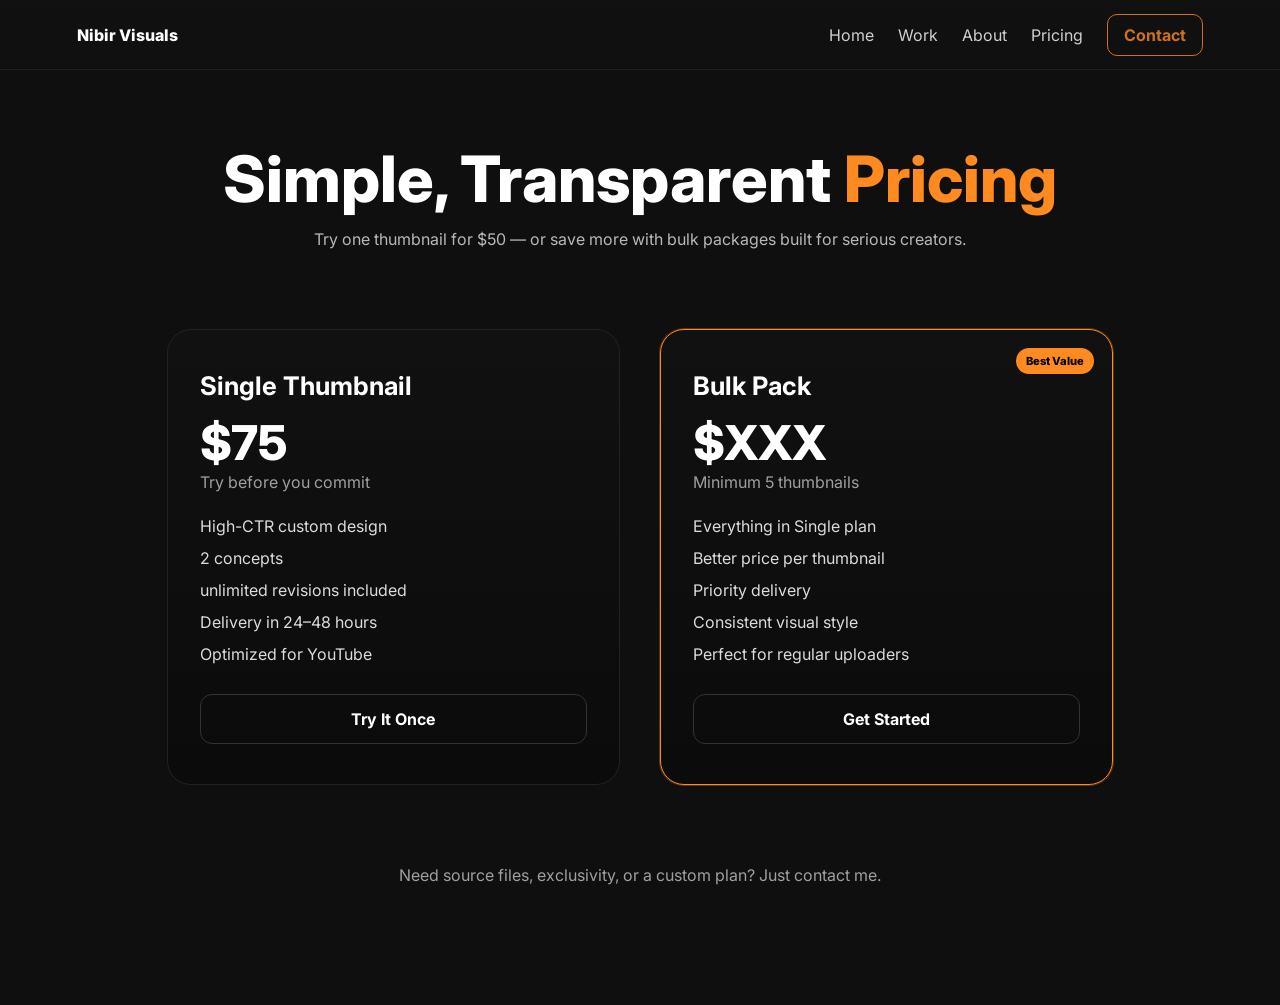
==== pricing.html @ ec6f8056 "first" ====
<!DOCTYPE html>
<html lang="en">
<head>
  <meta charset="UTF-8" />
  <meta name="viewport" content="width=device-width, initial-scale=1.0"/>
  <title>Nibir Phukon — Thumbnail Designer</title>

  <!-- Google Font -->
  <link href="https://fonts.googleapis.com/css2?family=Inter:wght@300;400;600;700;800&display=swap" rel="stylesheet">

  <!-- CSS -->
  <link rel="stylesheet" href="style.css">
</head>
    <body>

  <!-- NAV (same as other pages) -->
  <nav>
    <div class="logo">Nibir Visuals</div>
    <div class="links">
      <a href="index.html">Home</a>
      <a href="index.html#work">Work</a>
      <a href="about.html">About</a>
      <a class="active" href="pricing.html">Pricing</a>
      <a href="index.html#contact" class="btn">Contact</a>
    </div>
  </nav>

  <!-- PRICING PAGE -->
  <section class="pricing-page">

    <div class="pricing-header">
      <h1>Simple, Transparent <span class="accent">Pricing</span></h1>
      <p>Try one thumbnail for $50 — or save more with bulk packages built for serious creators.</p>
    </div>

    <div class="pricing-grid">

      <!-- SINGLE -->
      <div class="price-card">
        <h2>Single Thumbnail</h2>
        <p class="price">$75</p>
        <p class="price-sub">Try before you commit</p>

        <ul>
          <li>High-CTR custom design</li>
          <li>2 concepts</li>
          <li>unlimited revisions included</li>
          <li>Delivery in 24–48 hours</li>
          <li>Optimized for YouTube</li>
        </ul>

        <a href="index.html?plan=basic#contact" class="price-btn">Try It Once</a>

      </div>

      <!-- BULK -->
      <div class="price-card featured">

        <div class="badge">Best Value</div>

        <h2>Bulk Pack</h2>
        <p class="price">$XXX</p>
        <p class="price-sub">Minimum 5 thumbnails</p>

        <ul>
          <li>Everything in Single plan</li>
          <li>Better price per thumbnail</li>
          <li>Priority delivery</li>
          <li>Consistent visual style</li>
          <li>Perfect for regular uploaders</li>
        </ul>

        <a href="index.html?plan=bulk#contact" class="price-btn">Get Started</a>

      </div>

    </div>

    <!-- EXTRA INFO -->
    <div class="pricing-footer">
      <p>Need source files, exclusivity, or a custom plan? Just contact me.</p>
    </div>

  </section>


</body>
</html>
---- style.css ----
/* === GLOBAL === */
img {
  max-width: 100%;
  height: auto;
}


* {
  margin: 0;
  padding: 0;
  box-sizing: border-box;
  font-family: Inter, sans-serif;
}

body {
  background: #0f0f0f;
  color: #fff;
}

a { text-decoration: none; color: inherit; }

:root {
  --accent: #ff8a1f;
}

/* === NAVBAR === */
nav {
  position: fixed;
  top: 0;
  left: 0;
  right: 0;
  z-index: 50;
  height: 70px;
  display: flex;
  align-items: center;
  justify-content: space-between;
  padding: 0 6%;
  background: linear-gradient(#111, rgba(17,17,17,0.6));
  backdrop-filter: blur(6px);
  border-bottom: 1px solid #1f1f1f;
}

nav .logo { font-weight: 800; }

nav .links {
  display: flex;
  gap: 24px;
  align-items: center;
}

nav .links a { opacity: 0.8; }

nav .btn {
  padding: 10px 16px;
  border-radius: 10px;
  border: 1px solid var(--accent);
  color: var(--accent);
  font-weight: 700;
}

/* === HERO === */
header {
  position: relative;
  min-height: 120vh;
  padding-top: 70px;
  display: flex;
  align-items: center;
  justify-content: center;
  overflow: hidden;
  isolation: isolate;
}

/* === MOVING BACKGROUND === */
.bg-marquee {
  position: absolute;
  inset: 0;
  z-index: 0;
  opacity: 0.75;
  filter: brightness(1.25) contrast(1.1) saturate(1.1);
}


.bg-overlay {
  position: absolute;
  inset: 0;
  z-index: 1;
  background: radial-gradient(ellipse at center, rgba(0,0,0,0.35), rgba(0,0,0,0.85) 70%);
}

.marquee {
  position: absolute;
  left: 0;
  right: 0;
  display: flex;
  gap: 10px;
  white-space: nowrap;
}

.track1 { top: 80px;  animation: scroll 30s linear infinite; }
.track2 { top: 250px; animation: scroll-rev 40s linear infinite; }
.track3 { top: 425px; animation: scroll 50s linear infinite; }
.track4 { top: 600px; animation: scroll-rev 30s linear infinite; }

@keyframes scroll {
  from { transform: translateX(0); }
  to { transform: translateX(-50%); }
}

@keyframes scroll-rev {
  from { transform: translateX(-50%); }
  to { transform: translateX(0); }
}

.thumb {
  width: 280px;
  aspect-ratio: 16 / 9;   /* keeps youtube ratio */
  
  flex: 0 0 auto;
  border-radius: 16px;
  overflow: hidden;
  background: #222;
  box-shadow: 0 10px 30px rgba(0,0,0,.35);
}

.thumb img {
  width: 100%;
  height: 100%;
  object-fit: cover;
}

/* === HERO TEXT === */
.hero-content {
  position: relative;
  z-index: 2;
  text-align: center;
  max-width: 1100px;
  padding: 0 10%;
}

.hero-content h1 {
  font-size: clamp(2.4rem, 5vw, 4.2rem);
  font-weight: 900;
  text-shadow:
    0 2px 8px rgba(0,0,0,0.6),
    0 6px 30px rgba(0,0,0,0.6);
}


.accent { color: var(--accent); }

.hero-content p {
  color: rgba(255,255,255,0.92);
  text-shadow: 0 2px 10px rgba(0,0,0,0.7);
}



.cta {
  display: flex;
  justify-content: center;
  gap: 16px;
  margin-top: 20px;
}

.cta a {
  padding: 14px 24px;
  border-radius: 12px;
  font-weight: 800;
}

.primary {
  background: var(--accent);
  color: black;
}

.secondary {
  border: 1px solid #333;
  color: white;
}

/* === RESPONSIVE === */
@media (max-width: 768px) {
  .thumb {
    width: 220px;
    height: 130px;
  }
}
/* === TRUSTED SECTION === */

.trusted {
  position: relative;
  padding: 140px 0 120px;
  text-align: center;
  background:
    radial-gradient(ellipse at center, rgba(255,255,255,0.03), transparent 60%),
    linear-gradient(to bottom, #0f0f0f, #0a0a0a);
  border-top: 1px solid #1a1a1a;
  overflow: hidden;
}

.trusted-title {
  font-size: 1.8rem;
  font-weight: 600;
  opacity: 0.85;
  margin-bottom: 70px;
}

.trusted-foot {
  margin-top: 50px;
  opacity: 0.6;
}

/* Slider wrapper with fade */
.trusted-slider-wrap {
  position: relative;
  overflow: hidden;
  width: 100%;
  mask-image: linear-gradient(
    to right,
    transparent 0%,
    black 10%,
    black 90%,
    transparent 100%
  );
}

/* Moving row */
.trusted-slider {
  display: flex;
  gap: 70px;
  width: max-content;
  animation: trusted-scroll 45s linear infinite;
}

/* Card */
.trusted-card {
  display: flex;
  align-items: center;
  gap: 14px;
  padding: 14px 18px;
  border-radius: 16px;
  background: rgba(255,255,255,0.02);
  border: 1px solid rgba(255,255,255,0.05);
  backdrop-filter: blur(6px);
  box-shadow: 0 10px 30px rgba(0,0,0,0.25);
}

.trusted-card img {
  width: 46px;
  height: 46px;
  border-radius: 50%;
  object-fit: cover;
}

.trusted-card strong {
  display: block;
  font-size: 0.95rem;
  font-weight: 600;
  color: #fff;
}

.trusted-card span {
  display: block;
  font-size: 0.8rem;
  opacity: 0.6;
}

/* Animation */
@keyframes trusted-scroll {
  from { transform: translateX(0); }
  to { transform: translateX(-50%); }
}
/* === FEATURED SECTION HEADER === */

.featured {
  padding: 160px 10% 80px;
  text-align: center;
  background:
    radial-gradient(circle at center, rgba(255,255,255,0.03), transparent 60%),
    linear-gradient(to bottom, #0f0f0f, #0b0b0b);
}

.featured-title {
  font-size: clamp(2.5rem, 5vw, 3.6rem);
  font-weight: 800;
  line-height: 1.05;
  margin-bottom: 24px;
}
.featured-title1 {
  font-size: clamp(0.5rem, 5vw, 3.6rem);
  font-weight: 600;
  line-height: 1.05;
  margin-bottom: 24px;
}

.featured-title span {
  color: var(--accent); /* your orange */
}
.featured-title1 span {
  color: var(--accent); /* your orange */
}

.featured-sub {
  max-width: 800px;
  margin: 0 auto;
  font-size: 1rem;
  line-height: 1.7;
  opacity: 0.65;
}
/* === FEATURED THUMBNAILS GRID === */

/* === FEATURED SECTION === */
/* ============================= */
/* GUARANTEED FEATURED GRID FIX */
/* ============================= */

.featured-section {
  padding: 120px 4%;
}

/* Grid container */
/* === FEATURED THUMBNAILS GRID === */

.featured-grid {
  display: grid;
  grid-template-columns: repeat(4, 1fr); /* DESKTOP */
  gap: 16px;
  width: 100%;
}


.featured-grid {
  width: 100%;
  max-width: 100%;
  box-sizing: border-box;
}


/* Tablet */
@media (max-width: 1024px) {
  .featured-grid {
    grid-template-columns: repeat(3, 1fr);
  }
}

/* Mobile */
@media (max-width: 700px) {
  .featured-grid {
    grid-template-columns: repeat(2, 1fr);
    gap: 14px;
  }
}

/* Small phones */
@media (max-width: 420px) {
  .featured-grid {
    grid-template-columns: 1fr;
  }
}
.featured-grid img {
  width: 100%;
  height: 100%;
  object-fit: cover;
  border-radius: 12px;
}
/* === THUMB HOVER EFFECT === */
.featured-grid .thumb {
  transition: transform 0.35s ease, box-shadow 0.35s ease;
  cursor: pointer;
}

.featured-grid .thumb:hover {
  transform: scale(1.06) translateY(-6px);
  z-index: 2;
  box-shadow: 0 20px 50px rgba(0,0,0,0.6);
}

/* Smooth image zoom inside */
.featured-grid .thumb img {
  transition: transform 0.5s ease;
}

.featured-grid .thumb:hover img {
  transform: scale(1.08);
}


/* Card */
.featured-card {
  display: block;
  border-radius: 18px;
  background: #111;
  box-shadow: 0 10px 30px rgba(0,0,0,.35);
  transform: translateY(0) scale(1);
  transition: all 0.35s ease;
}

/* Image */
.featured-card img {
  width: 100%;
  height: 100%;
  display: block;
  object-fit: cover;
  transition: transform 0.5s ease;
}

/* Hover animation */
.featured-card:hover {
  transform: translateY(-8px) scale(1.02);
  box-shadow: 0 20px 50px rgba(0,0,0,.6);
}

.featured-card:hover img {
  transform: scale(1.08);
}
/* ============================= */
/* TESTIMONIALS SECTION */
/* ============================= */

.testimonials {
  padding: 140px 6%;
  background: radial-gradient(circle at center, #111 0%, #0a0a0a 70%, #000 100%);
}

.testimonials-header {
  text-align: center;
  max-width: 900px;
  margin: 0 auto 80px;
}

.testimonials-header h2 {
  font-size: clamp(2.2rem, 5vw, 3.6rem);
  font-weight: 800;
  line-height: 1.1;
}

.testimonials-header p {
  margin-top: 20px;
  opacity: 0.7;
  font-size: 1.05rem;
}

/* GRID */
.testimonials-grid {
  display: grid;
  grid-template-columns: repeat(auto-fit, minmax(320px, 1fr));
  gap: 28px;
}

/* CARD */
.testimonial-card {
  background: linear-gradient(180deg, #141414, #0f0f0f);
  border: 1px solid #222;
  border-radius: 20px;
  padding: 28px;
  transition: 0.3s ease;
}

.testimonial-card:hover {
  transform: translateY(-6px);
  border-color: #333;
}

/* STARS */
.stars {
  color: gold;
  letter-spacing: 3px;
  font-size: 1.1rem;
  margin-bottom: 16px;
}

/* TEXT */
.testimonial-text {
  font-size: 0.95rem;
  line-height: 1.6;
  opacity: 0.85;
  margin-bottom: 22px;
}

/* USER */
.testimonial-user {
  display: flex;
  align-items: center;
  gap: 12px;
}

.testimonial-user img {
  width: 44px;
  height: 44px;
  border-radius: 50%;
  object-fit: cover;
}

.testimonial-user strong {
  display: block;
  font-size: 0.95rem;
}

.testimonial-user span {
  font-size: 0.8rem;
  opacity: 0.6;
}
/* ============================= */
/* FAQ SECTION */
/* ============================= */

.faq-section {
  padding: 140px 6%;
  background: radial-gradient(circle at center, #111 0%, #0a0a0a 70%, #000 100%);
}

.faq-header {
  text-align: center;
  margin-bottom: 60px;
}

.faq-header h2 {
  font-size: clamp(2.5rem, 5vw, 4rem);
  font-weight: 800;
}

.faq-header p {
  margin-top: 10px;
  opacity: 0.7;
}

/* LIST */
.faq-list {
  max-width: 900px;
  margin: 0 auto;
}

/* ITEM */
.faq-item {
  border: 1px solid #222;
  border-radius: 12px;
  margin-bottom: 18px;
  overflow: hidden;
  background: linear-gradient(180deg, #141414, #0f0f0f);
}

/* QUESTION */
.faq-question {
  width: 100%;
  background: none;
  border: none;
  outline: none;
  color: white;
  text-align: left;
  padding: 22px 24px;
  font-size: 1rem;
  font-weight: 600;
  cursor: pointer;
  display: flex;
  justify-content: space-between;
  align-items: center;
}

/* ICON */
.faq-question .faq-icon 
 {
  font-size: 1.4rem;
  opacity: 0.7;
  transition: transform 0.3s ease;
}

/* ANSWER */
.faq-answer {
  max-height: 0;
  overflow: hidden;
  transition: max-height 0.35s ease;
}

.faq-answer p {
  padding: 0 24px 22px;
  opacity: 0.8;
  line-height: 1.6;
  font-size: 0.95rem;
}

/* ACTIVE STATE */
.faq-item.active .faq-answer {
  max-height: 300px;
}
.faq-item.active .faq-question .faq-icon
 {
  transform: rotate(45deg);
}
/* ============================= */
/* CONTACT SECTION */
/* ============================= */

.contact-section {
  padding: 140px 6% 100px;
  text-align: center;
  background: radial-gradient(circle at center, #111 0%, #0a0a0a 70%, #000 100%);
}

.contact-title {
  font-size: clamp(2.5rem, 5vw, 4rem);
  font-weight: 800;
  margin-bottom: 60px;
}

/* FORM */
.contact-form {
  max-width: 700px;
  margin: 0 auto;
}

/* TOP ROW */
.contact-row {
  display: grid;
  grid-template-columns: 1fr 1fr;
  gap: 18px;
  margin-bottom: 18px;
}

/* INPUTS */
.contact-form input,
.contact-form textarea {
  width: 100%;
  background: #141414;
  border: 1px solid #222;
  border-radius: 12px;
  padding: 16px 18px;
  color: white;
  font-size: 0.95rem;
  outline: none;
}

.contact-form textarea {
  resize: none;
}

/* PLACEHOLDER */
.contact-form input::placeholder,
.contact-form textarea::placeholder {
  color: #777;
}

/* FOCUS */
.contact-form input:focus,
.contact-form textarea:focus {
  border-color: #ff8a1f;
}

/* BUTTON */
.contact-form button {
  width: 100%;
  margin-top: 18px;
  padding: 16px;
  border-radius: 12px;
  border: none;
  background: #1a1a1a;
  color: white;
  font-size: 1rem;
  font-weight: 600;
  cursor: pointer;
  transition: 0.25s ease;
}

.contact-form button:hover {
  background: #ff8a1f;
  color: black;
}

/* ============================= */
/* CONTACT BAR */
/* ============================= */

.contact-bar {
  height: 60px;
  background: #ff8a1f;
  color: black;
  display: grid;
  grid-template-columns: 1fr 1fr 1fr;
  align-items: center;
  padding: 0 6%;
  font-weight: 600;
}

.contact-bar-left {
  text-align: left;
}

.contact-bar-center {
  text-align: center;
}

.contact-bar-right {
  text-align: right;
  display: flex;
  gap: 14px;
  justify-content: flex-end;
}

/* ============================= */
/* MOBILE */
/* ============================= */

@media (max-width: 700px) {
  .contact-row {
    grid-template-columns: 1fr;
  }

  .contact-bar {
    grid-template-columns: 1fr;
    height: auto;
    gap: 10px;
    padding: 12px;
    text-align: center;
  }

  .contact-bar-left,
  .contact-bar-center,
  .contact-bar-right {
    text-align: center;
    justify-content: center;
  }
}
/* steps */
/* ============================= */
/* PROCESS SECTION */
/* ============================= */

.process-section {
  padding: 140px 6%;
  background: radial-gradient(circle at center, #111 0%, #0a0a0a 70%, #000 100%);
}

.process-header {
  text-align: center;
  max-width: 800px;
  margin: 0 auto 80px;
}

.process-header h2 {
  font-size: clamp(2.2rem, 5vw, 3.6rem);
  font-weight: 800;
}

.process-header p {
  margin-top: 14px;
  opacity: 0.7;
}

/* GRID */
.process-grid {
  display: grid;
  grid-template-columns: repeat(auto-fit, minmax(260px, 1fr));
  gap: 28px;
}

/* CARD */
.process-card {
  background: linear-gradient(180deg, #141414, #0f0f0f);
  border: 1px solid #222;
  border-radius: 20px;
  padding: 30px 28px;
  transition: 0.3s ease;
  position: relative;
}

.process-card:hover {
  transform: translateY(-6px);
  border-color: #333;
}

/* STEP NUMBER */
.process-step {
  font-size: 0.9rem;
  font-weight: 700;
  color: var(--accent);
  margin-bottom: 14px;
  letter-spacing: 1px;
}

/* TITLE */
.process-card h3 {
  font-size: 1.1rem;
  margin-bottom: 12px;
}

/* TEXT */
.process-card p {
  font-size: 0.95rem;
  line-height: 1.6;
  opacity: 0.75;
}
/* ========================= */
/* ===== ABOUT PAGE ======= */
/* ========================= */

.about-page {
  padding-top: 140px;
  padding-bottom: 120px;
  max-width: 1200px;
  margin: auto;
  padding-left: 6%;
  padding-right: 6%;
}

/* HERO */
.about-hero {
  display: grid;
  grid-template-columns: 1.1fr 0.9fr;
  gap: 80px;
  align-items: center;
  margin-bottom: 140px;
}

.about-text h1 {
  font-size: clamp(2.5rem, 5vw, 4rem);
  font-weight: 800;
}

.about-text .subtitle {
  opacity: 0.7;
  margin: 12px 0 24px;
}

.about-text p {
  opacity: 0.85;
  line-height: 1.7;
  margin-bottom: 16px;
}

.about-image img {
  width: 100%;
  border-radius: 24px;
  box-shadow: 0 30px 80px rgba(0,0,0,0.5);
}

/* STORY */
.about-story {
  display: grid;
  grid-template-columns: 0.9fr 1.1fr;
  gap: 80px;
  align-items: center;
  margin-bottom: 140px;
}

.story-image img {
  width: 100%;
  border-radius: 24px;
}

.story-text h2 {
  font-size: 2rem;
  margin-bottom: 20px;
}

.story-text p {
  opacity: 0.85;
  line-height: 1.7;
  margin-bottom: 16px;
}

/* LIFE GRID */
.about-life h2 {
  text-align: center;
  margin-bottom: 40px;
  font-size: 2rem;
}

.life-grid {
  display: grid;
  grid-template-columns: repeat(4, 1fr);
  gap: 20px;
}

.life-grid img {
  width: 100%;
  border-radius: 20px;
  object-fit: cover;
}

/* RESPONSIVE */
@media (max-width: 900px) {
  .about-hero,
  .about-story {
    grid-template-columns: 1fr;
  }

  .life-grid {
    grid-template-columns: repeat(2, 1fr);
  }
}
/* ========================= */
/* ===== PRICING PAGE ===== */
/* ========================= */

.pricing-page {
  padding-top: 140px;
  padding-bottom: 120px;
  max-width: 1100px;
  margin: auto;
  padding-left: 6%;
  padding-right: 6%;
  text-align: center;
}

.pricing-header h1 {
  font-size: clamp(2.5rem, 5vw, 4rem);
  font-weight: 800;
}

.pricing-header p {
  opacity: 0.7;
  margin-top: 12px;
  margin-bottom: 80px;
}

/* GRID */
.pricing-grid {
  display: grid;
  grid-template-columns: repeat(2, 1fr);
  gap: 40px;
}

/* CARD */
.price-card {
  position: relative;
  background: linear-gradient(180deg, #111, #0b0b0b);
  border: 1px solid #222;
  border-radius: 24px;
  padding: 40px 32px;
  text-align: left;
  transition: all 0.3s ease;
}

.price-card:hover {
  transform: translateY(-6px);
  border-color: #333;
}

.price-card h2 {
  font-size: 1.6rem;
  margin-bottom: 12px;
}

.price {
  font-size: 3rem;
  font-weight: 800;
  margin-top: 10px;
}

.price-sub {
  opacity: 0.6;
  margin-bottom: 24px;
}

/* LIST */
.price-card ul {
  list-style: none;
  margin-bottom: 30px;
}

.price-card ul li {
  margin-bottom: 12px;
  opacity: 0.85;
}

/* BUTTON */
.price-btn {
  display: block;
  text-align: center;
  padding: 14px;
  border-radius: 12px;
  border: 1px solid #333;
  font-weight: 700;
  transition: 0.2s ease;
}

.price-btn:hover {
  border-color: var(--accent);
  color: var(--accent);
}

/* FEATURED */
.price-card.featured {
  border-color: var(--accent);
  box-shadow: 0 0 0 1px rgba(255,138,31,0.3);
}

.price-card .badge {
  position: absolute;
  top: 18px;
  right: 18px;
  background: var(--accent);
  color: black;
  font-weight: 800;
  font-size: 0.7rem;
  padding: 6px 10px;
  border-radius: 999px;
}

/* FOOTER TEXT */
.pricing-footer {
  margin-top: 80px;
  opacity: 0.6;
}

/* RESPONSIVE */
@media (max-width: 800px) {
  .pricing-grid {
    grid-template-columns: 1fr;
  }
}
.life-grid {
  display: grid;
  grid-template-columns: repeat(3, 1fr);
  gap: 24px;
  margin-top: 40px;
  width: 100%;
}

.life-card {
  width: 100%;
  aspect-ratio: 3 / 4; /* vertical photo look like your reference */
  border-radius: 20px;
  overflow: hidden;
  background: #111;
}

.life-card img {
  width: 100%;
  height: 100%;
  object-fit: cover; /* THIS IS THE MAGIC */
  display: block;
}
.form-status {
  margin-top: 16px;
  font-size: 0.95rem;
  min-height: 20px;
}

.form-status.success {
  color: #4dff9a;
}

.form-status.error {
  color: #ff6b6b;
}

.contact-form button[disabled] {
  opacity: 0.6;
  cursor: not-allowed;
}
/* ========================= */
/* ===== MOBILE FIXES ===== */
/* ========================= */

@media (max-width: 900px) {

  body {
    font-size: 15px;
  }

  nav {
    padding: 0 4%;
  }

  header {
    min-height: 100vh;
  }

  .hero-content {
    padding: 0 6%;
  }

  .hero-content h1 {
    font-size: 2.2rem;
    line-height: 1.1;
  }

  .hero-content p {
    font-size: 1rem;
  }

  .cta {
    flex-direction: column;
  }

  /* FEATURED GRID */
  .featured-grid {
    grid-template-columns: 1fr 1fr;
    gap: 14px;
  }

  /* TRUSTED */
  .trusted h3 {
    font-size: 1.2rem;
  }

  /* PROCESS */
  .process-grid {
    grid-template-columns: 1fr;
  }

  /* TESTIMONIALS */
  .testimonials-grid {
    grid-template-columns: 1fr;
  }

  /* PRICING */
  .pricing-grid {
    grid-template-columns: 1fr;
  }

  /* ABOUT PAGE */
  .about-hero,
  .about-story {
    grid-template-columns: 1fr;
    gap: 40px;
  }

  .life-grid {
    grid-template-columns: 1fr;
  }

}
html, body {
  width: 100%;
}
@media (max-width: 700px) {
  section {
    padding-top: 60px !important;
    padding-bottom: 60px !important;
  }
}
/* Fix container on mobile */
@media (max-width: 700px) {
  .container {
    width: 100%;
    max-width: 100%;
    padding-left: 12px;
    padding-right: 12px;
  }

  .featured {
    padding-left: 0;
    padding-right: 0;
  }
}
@media (max-width: 700px) {
  .featured {
    padding-left: 12px;
    padding-right: 12px;
  }

  .container {
    padding-left: 0;
    padding-right: 0;
    max-width: 100%;
  }
}
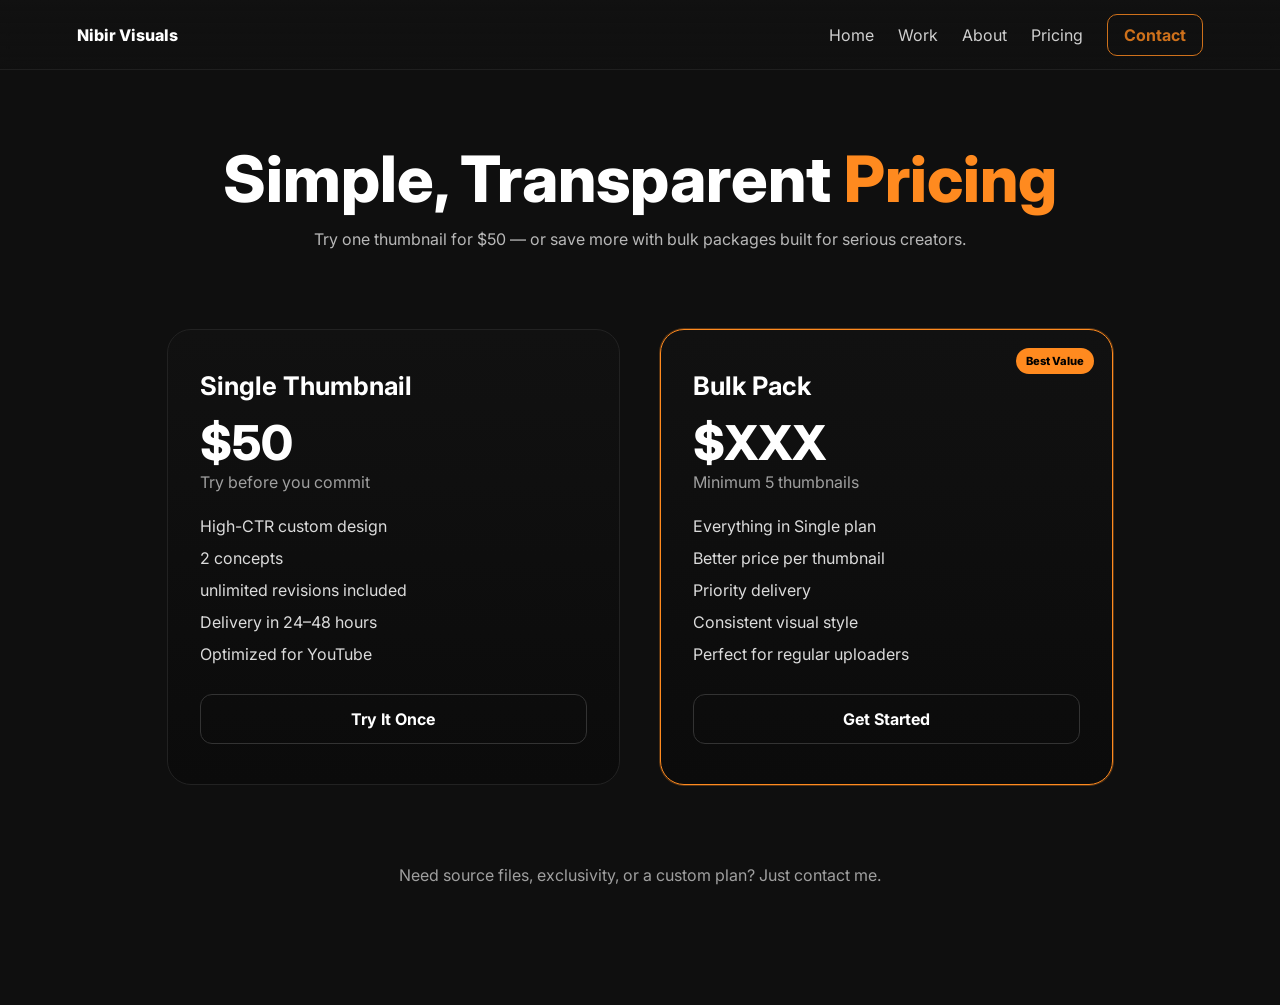
==== commit 5adee9fe: "q" ====
--- a/pricing.html
+++ b/pricing.html
@@ -38,7 +38,7 @@
       <!-- SINGLE -->
       <div class="price-card">
         <h2>Single Thumbnail</h2>
-        <p class="price">$75</p>
+        <p class="price">$50</p>
         <p class="price-sub">Try before you commit</p>
 
         <ul>
--- a/style.css
+++ b/style.css
@@ -17,7 +17,10 @@
   color: #fff;
 }
 
-a { text-decoration: none; color: inherit; }
+a {
+  text-decoration: none;
+  color: inherit;
+}
 
 :root {
   --accent: #ff8a1f;
@@ -35,12 +38,14 @@
   align-items: center;
   justify-content: space-between;
   padding: 0 6%;
-  background: linear-gradient(#111, rgba(17,17,17,0.6));
+  background: linear-gradient(#111, rgba(17, 17, 17, 0.6));
   backdrop-filter: blur(6px);
   border-bottom: 1px solid #1f1f1f;
 }
 
-nav .logo { font-weight: 800; }
+nav .logo {
+  font-weight: 800;
+}
 
 nav .links {
   display: flex;
@@ -48,7 +53,9 @@
   align-items: center;
 }
 
-nav .links a { opacity: 0.8; }
+nav .links a {
+  opacity: 0.8;
+}
 
 nav .btn {
   padding: 10px 16px;
@@ -56,6 +63,22 @@
   border: 1px solid var(--accent);
   color: var(--accent);
   font-weight: 700;
+}
+
+
+/* === HAMBURGER === */
+.hamburger {
+  display: none;
+  flex-direction: column;
+  gap: 6px;
+  cursor: pointer;
+}
+
+.hamburger span {
+  width: 25px;
+  height: 2px;
+  background-color: white;
+  transition: 0.3s;
 }
 
 /* === HERO === */
@@ -84,7 +107,7 @@
   position: absolute;
   inset: 0;
   z-index: 1;
-  background: radial-gradient(ellipse at center, rgba(0,0,0,0.35), rgba(0,0,0,0.85) 70%);
+  background: radial-gradient(ellipse at center, rgba(0, 0, 0, 0.35), rgba(0, 0, 0, 0.85) 70%);
 }
 
 .marquee {
@@ -96,30 +119,56 @@
   white-space: nowrap;
 }
 
-.track1 { top: 80px;  animation: scroll 30s linear infinite; }
-.track2 { top: 250px; animation: scroll-rev 40s linear infinite; }
-.track3 { top: 425px; animation: scroll 50s linear infinite; }
-.track4 { top: 600px; animation: scroll-rev 30s linear infinite; }
+.track1 {
+  top: 80px;
+  animation: scroll 30s linear infinite;
+}
+
+.track2 {
+  top: 250px;
+  animation: scroll-rev 40s linear infinite;
+}
+
+.track3 {
+  top: 425px;
+  animation: scroll 50s linear infinite;
+}
+
+.track4 {
+  top: 600px;
+  animation: scroll-rev 30s linear infinite;
+}
 
 @keyframes scroll {
-  from { transform: translateX(0); }
-  to { transform: translateX(-50%); }
+  from {
+    transform: translateX(0);
+  }
+
+  to {
+    transform: translateX(-50%);
+  }
 }
 
 @keyframes scroll-rev {
-  from { transform: translateX(-50%); }
-  to { transform: translateX(0); }
+  from {
+    transform: translateX(-50%);
+  }
+
+  to {
+    transform: translateX(0);
+  }
 }
 
 .thumb {
   width: 280px;
-  aspect-ratio: 16 / 9;   /* keeps youtube ratio */
-  
+  aspect-ratio: 16 / 9;
+  /* keeps youtube ratio */
+
   flex: 0 0 auto;
   border-radius: 16px;
   overflow: hidden;
   background: #222;
-  box-shadow: 0 10px 30px rgba(0,0,0,.35);
+  box-shadow: 0 10px 30px rgba(0, 0, 0, .35);
 }
 
 .thumb img {
@@ -141,16 +190,18 @@
   font-size: clamp(2.4rem, 5vw, 4.2rem);
   font-weight: 900;
   text-shadow:
-    0 2px 8px rgba(0,0,0,0.6),
-    0 6px 30px rgba(0,0,0,0.6);
-}
-
-
-.accent { color: var(--accent); }
+    0 2px 8px rgba(0, 0, 0, 0.6),
+    0 6px 30px rgba(0, 0, 0, 0.6);
+}
+
+
+.accent {
+  color: var(--accent);
+}
 
 .hero-content p {
-  color: rgba(255,255,255,0.92);
-  text-shadow: 0 2px 10px rgba(0,0,0,0.7);
+  color: rgba(255, 255, 255, 0.92);
+  text-shadow: 0 2px 10px rgba(0, 0, 0, 0.7);
 }
 
 
@@ -185,6 +236,7 @@
     height: 130px;
   }
 }
+
 /* === TRUSTED SECTION === */
 
 .trusted {
@@ -192,7 +244,7 @@
   padding: 140px 0 120px;
   text-align: center;
   background:
-    radial-gradient(ellipse at center, rgba(255,255,255,0.03), transparent 60%),
+    radial-gradient(ellipse at center, rgba(255, 255, 255, 0.03), transparent 60%),
     linear-gradient(to bottom, #0f0f0f, #0a0a0a);
   border-top: 1px solid #1a1a1a;
   overflow: hidden;
@@ -215,13 +267,11 @@
   position: relative;
   overflow: hidden;
   width: 100%;
-  mask-image: linear-gradient(
-    to right,
-    transparent 0%,
-    black 10%,
-    black 90%,
-    transparent 100%
-  );
+  mask-image: linear-gradient(to right,
+      transparent 0%,
+      black 10%,
+      black 90%,
+      transparent 100%);
 }
 
 /* Moving row */
@@ -239,10 +289,10 @@
   gap: 14px;
   padding: 14px 18px;
   border-radius: 16px;
-  background: rgba(255,255,255,0.02);
-  border: 1px solid rgba(255,255,255,0.05);
+  background: rgba(255, 255, 255, 0.02);
+  border: 1px solid rgba(255, 255, 255, 0.05);
   backdrop-filter: blur(6px);
-  box-shadow: 0 10px 30px rgba(0,0,0,0.25);
+  box-shadow: 0 10px 30px rgba(0, 0, 0, 0.25);
 }
 
 .trusted-card img {
@@ -267,16 +317,22 @@
 
 /* Animation */
 @keyframes trusted-scroll {
-  from { transform: translateX(0); }
-  to { transform: translateX(-50%); }
-}
+  from {
+    transform: translateX(0);
+  }
+
+  to {
+    transform: translateX(-50%);
+  }
+}
+
 /* === FEATURED SECTION HEADER === */
 
 .featured {
   padding: 160px 10% 80px;
   text-align: center;
   background:
-    radial-gradient(circle at center, rgba(255,255,255,0.03), transparent 60%),
+    radial-gradient(circle at center, rgba(255, 255, 255, 0.03), transparent 60%),
     linear-gradient(to bottom, #0f0f0f, #0b0b0b);
 }
 
@@ -286,6 +342,7 @@
   line-height: 1.05;
   margin-bottom: 24px;
 }
+
 .featured-title1 {
   font-size: clamp(0.5rem, 5vw, 3.6rem);
   font-weight: 600;
@@ -294,10 +351,13 @@
 }
 
 .featured-title span {
-  color: var(--accent); /* your orange */
-}
+  color: var(--accent);
+  /* your orange */
+}
+
 .featured-title1 span {
-  color: var(--accent); /* your orange */
+  color: var(--accent);
+  /* your orange */
 }
 
 .featured-sub {
@@ -307,6 +367,7 @@
   line-height: 1.7;
   opacity: 0.65;
 }
+
 /* === FEATURED THUMBNAILS GRID === */
 
 /* === FEATURED SECTION === */
@@ -323,7 +384,8 @@
 
 .featured-grid {
   display: grid;
-  grid-template-columns: repeat(4, 1fr); /* DESKTOP */
+  grid-template-columns: repeat(4, 1fr);
+  /* DESKTOP */
   gap: 16px;
   width: 100%;
 }
@@ -357,12 +419,14 @@
     grid-template-columns: 1fr;
   }
 }
+
 .featured-grid img {
   width: 100%;
   height: 100%;
   object-fit: cover;
   border-radius: 12px;
 }
+
 /* === THUMB HOVER EFFECT === */
 .featured-grid .thumb {
   transition: transform 0.35s ease, box-shadow 0.35s ease;
@@ -372,7 +436,7 @@
 .featured-grid .thumb:hover {
   transform: scale(1.06) translateY(-6px);
   z-index: 2;
-  box-shadow: 0 20px 50px rgba(0,0,0,0.6);
+  box-shadow: 0 20px 50px rgba(0, 0, 0, 0.6);
 }
 
 /* Smooth image zoom inside */
@@ -390,7 +454,7 @@
   display: block;
   border-radius: 18px;
   background: #111;
-  box-shadow: 0 10px 30px rgba(0,0,0,.35);
+  box-shadow: 0 10px 30px rgba(0, 0, 0, .35);
   transform: translateY(0) scale(1);
   transition: all 0.35s ease;
 }
@@ -407,12 +471,13 @@
 /* Hover animation */
 .featured-card:hover {
   transform: translateY(-8px) scale(1.02);
-  box-shadow: 0 20px 50px rgba(0,0,0,.6);
+  box-shadow: 0 20px 50px rgba(0, 0, 0, .6);
 }
 
 .featured-card:hover img {
   transform: scale(1.08);
 }
+
 /* ============================= */
 /* TESTIMONIALS SECTION */
 /* ============================= */
@@ -500,6 +565,7 @@
   font-size: 0.8rem;
   opacity: 0.6;
 }
+
 /* ============================= */
 /* FAQ SECTION */
 /* ============================= */
@@ -557,8 +623,7 @@
 }
 
 /* ICON */
-.faq-question .faq-icon 
- {
+.faq-question .faq-icon {
   font-size: 1.4rem;
   opacity: 0.7;
   transition: transform 0.3s ease;
@@ -582,10 +647,11 @@
 .faq-item.active .faq-answer {
   max-height: 300px;
 }
-.faq-item.active .faq-question .faq-icon
- {
+
+.faq-item.active .faq-question .faq-icon {
   transform: rotate(45deg);
 }
+
 /* ============================= */
 /* CONTACT SECTION */
 /* ============================= */
@@ -719,6 +785,7 @@
     justify-content: center;
   }
 }
+
 /* steps */
 /* ============================= */
 /* PROCESS SECTION */
@@ -788,6 +855,7 @@
   line-height: 1.6;
   opacity: 0.75;
 }
+
 /* ========================= */
 /* ===== ABOUT PAGE ======= */
 /* ========================= */
@@ -829,7 +897,7 @@
 .about-image img {
   width: 100%;
   border-radius: 24px;
-  box-shadow: 0 30px 80px rgba(0,0,0,0.5);
+  box-shadow: 0 30px 80px rgba(0, 0, 0, 0.5);
 }
 
 /* STORY */
@@ -878,6 +946,7 @@
 
 /* RESPONSIVE */
 @media (max-width: 900px) {
+
   .about-hero,
   .about-story {
     grid-template-columns: 1fr;
@@ -887,6 +956,7 @@
     grid-template-columns: repeat(2, 1fr);
   }
 }
+
 /* ========================= */
 /* ===== PRICING PAGE ===== */
 /* ========================= */
@@ -981,7 +1051,7 @@
 /* FEATURED */
 .price-card.featured {
   border-color: var(--accent);
-  box-shadow: 0 0 0 1px rgba(255,138,31,0.3);
+  box-shadow: 0 0 0 1px rgba(255, 138, 31, 0.3);
 }
 
 .price-card .badge {
@@ -1008,6 +1078,7 @@
     grid-template-columns: 1fr;
   }
 }
+
 .life-grid {
   display: grid;
   grid-template-columns: repeat(3, 1fr);
@@ -1018,7 +1089,8 @@
 
 .life-card {
   width: 100%;
-  aspect-ratio: 3 / 4; /* vertical photo look like your reference */
+  aspect-ratio: 3 / 4;
+  /* vertical photo look like your reference */
   border-radius: 20px;
   overflow: hidden;
   background: #111;
@@ -1027,9 +1099,11 @@
 .life-card img {
   width: 100%;
   height: 100%;
-  object-fit: cover; /* THIS IS THE MAGIC */
+  object-fit: cover;
+  /* THIS IS THE MAGIC */
   display: block;
 }
+
 .form-status {
   margin-top: 16px;
   font-size: 0.95rem;
@@ -1048,6 +1122,7 @@
   opacity: 0.6;
   cursor: not-allowed;
 }
+
 /* ========================= */
 /* ===== MOBILE FIXES ===== */
 /* ========================= */
@@ -1058,102 +1133,200 @@
     font-size: 15px;
   }
 
+  /* === MOBILE NAV === */
   nav {
-    padding: 0 4%;
-  }
-
+    padding: 0 5%;
+  }
+
+  .hamburger {
+    display: flex;
+    z-index: 1001;
+  }
+
+  /* Hamburger Animation State */
+  .hamburger.active span:nth-child(1) {
+    transform: rotate(45deg) translate(5px, 6px);
+  }
+
+  .hamburger.active span:nth-child(2) {
+    opacity: 0;
+  }
+
+  .hamburger.active span:nth-child(3) {
+    transform: rotate(-45deg) translate(5px, -6px);
+  }
+
+  nav .links {
+    position: fixed;
+    top: 0;
+    right: -100%;
+    width: 75%;
+    height: 100vh;
+    background: #0f0f0f;
+    flex-direction: column;
+    justify-content: center;
+    align-items: center;
+    gap: 32px;
+    border-left: 1px solid #222;
+    transition: right 0.4s cubic-bezier(0.4, 0, 0.2, 1);
+    z-index: 1000;
+    box-shadow: -10px 0 40px rgba(0, 0, 0, 0.7);
+  }
+
+  nav .links.active {
+    right: 0;
+  }
+
+  nav .links a {
+    font-size: 1.5rem;
+    font-weight: 600;
+  }
+
+  nav .links .btn {
+    width: 80%;
+    text-align: center;
+    margin-top: 10px;
+  }
+
+  /* === HERO === */
   header {
-    min-height: 100vh;
+    min-height: 100svh;
+    padding-top: 80px;
+    align-items: flex-start;
   }
 
   .hero-content {
     padding: 0 6%;
+    margin-top: 80px;
   }
 
   .hero-content h1 {
-    font-size: 2.2rem;
-    line-height: 1.1;
+    font-size: 2.4rem;
+    line-height: 1.15;
   }
 
   .hero-content p {
     font-size: 1rem;
+    margin-top: 16px;
   }
 
   .cta {
     flex-direction: column;
-  }
-
-  /* FEATURED GRID */
+    width: 100%;
+    max-width: 300px;
+    margin: 30px auto 0;
+  }
+
+  .cta a {
+    width: 100%;
+    text-align: center;
+  }
+
+  /* Adjust ONLY MARQUEE thumbnails for mobile */
+  .marquee .thumb {
+    width: 160px;
+    /* Smaller for background flow */
+    border-radius: 12px;
+  }
+
+  /* === SECTIONS === */
+  section {
+    padding-top: 60px !important;
+    padding-bottom: 60px !important;
+  }
+
+  /* FEATURED GRID - FORCE 2 COLUMNS & NO CROP */
   .featured-grid {
-    grid-template-columns: 1fr 1fr;
-    gap: 14px;
-  }
-
-  /* TRUSTED */
+    grid-template-columns: repeat(2, 1fr) !important;
+    /* Ensure 2 columns */
+    gap: 10px;
+  }
+
+  /* Fix for grid thumbnails to fill the cell */
+  .featured-grid .thumb {
+    width: 100% !important;
+    /* Override fixed width */
+    height: auto !important;
+    /* Let height adjust */
+    aspect-ratio: 16 / 9;
+  }
+
+  .featured-grid .thumb img {
+    width: 100%;
+    height: 100%;
+    object-fit: cover;
+    /* Cover is standard for thumbnails, but aspect-ratio 16/9 keeps it correct */
+  }
+
+  /* Trusted */
   .trusted h3 {
     font-size: 1.2rem;
   }
 
-  /* PROCESS */
+  /* Process */
   .process-grid {
     grid-template-columns: 1fr;
-  }
-
-  /* TESTIMONIALS */
+    max-width: 500px;
+    margin: 0 auto;
+  }
+
+  /* Testimonials */
   .testimonials-grid {
     grid-template-columns: 1fr;
   }
 
-  /* PRICING */
+  /* Pricing */
   .pricing-grid {
     grid-template-columns: 1fr;
-  }
-
-  /* ABOUT PAGE */
+    max-width: 500px;
+    margin: 0 auto;
+  }
+
+  /* About Page */
   .about-hero,
   .about-story {
     grid-template-columns: 1fr;
     gap: 40px;
+    text-align: center;
+  }
+
+  .about-hero img,
+  .about-story img {
+    width: 100%;
+    max-width: 500px;
+    margin: 0 auto;
   }
 
   .life-grid {
+    grid-template-columns: repeat(2, 1fr);
+  }
+
+  .contact-row {
     grid-template-columns: 1fr;
   }
-
-}
-html, body {
-  width: 100%;
-}
-@media (max-width: 700px) {
-  section {
-    padding-top: 60px !important;
-    padding-bottom: 60px !important;
-  }
-}
-/* Fix container on mobile */
-@media (max-width: 700px) {
-  .container {
-    width: 100%;
-    max-width: 100%;
-    padding-left: 12px;
-    padding-right: 12px;
-  }
-
-  .featured {
-    padding-left: 0;
-    padding-right: 0;
-  }
-}
-@media (max-width: 700px) {
-  .featured {
-    padding-left: 12px;
-    padding-right: 12px;
-  }
-
-  .container {
-    padding-left: 0;
-    padding-right: 0;
-    max-width: 100%;
-  }
-}
-
+}
+
+@media (max-width: 500px) {
+
+  /* Override specifically for really small screens if text is too big */
+  .hero-content h1 {
+    font-size: 2rem;
+  }
+
+  .featured-grid {
+    gap: 8px;
+    /* Tighter gap for small screens */
+  }
+
+  .contact-bar {
+    grid-template-columns: 1fr;
+    height: auto;
+    gap: 12px;
+    padding: 20px;
+    text-align: center;
+  }
+
+  .contact-bar-right {
+    justify-content: center;
+  }
+}
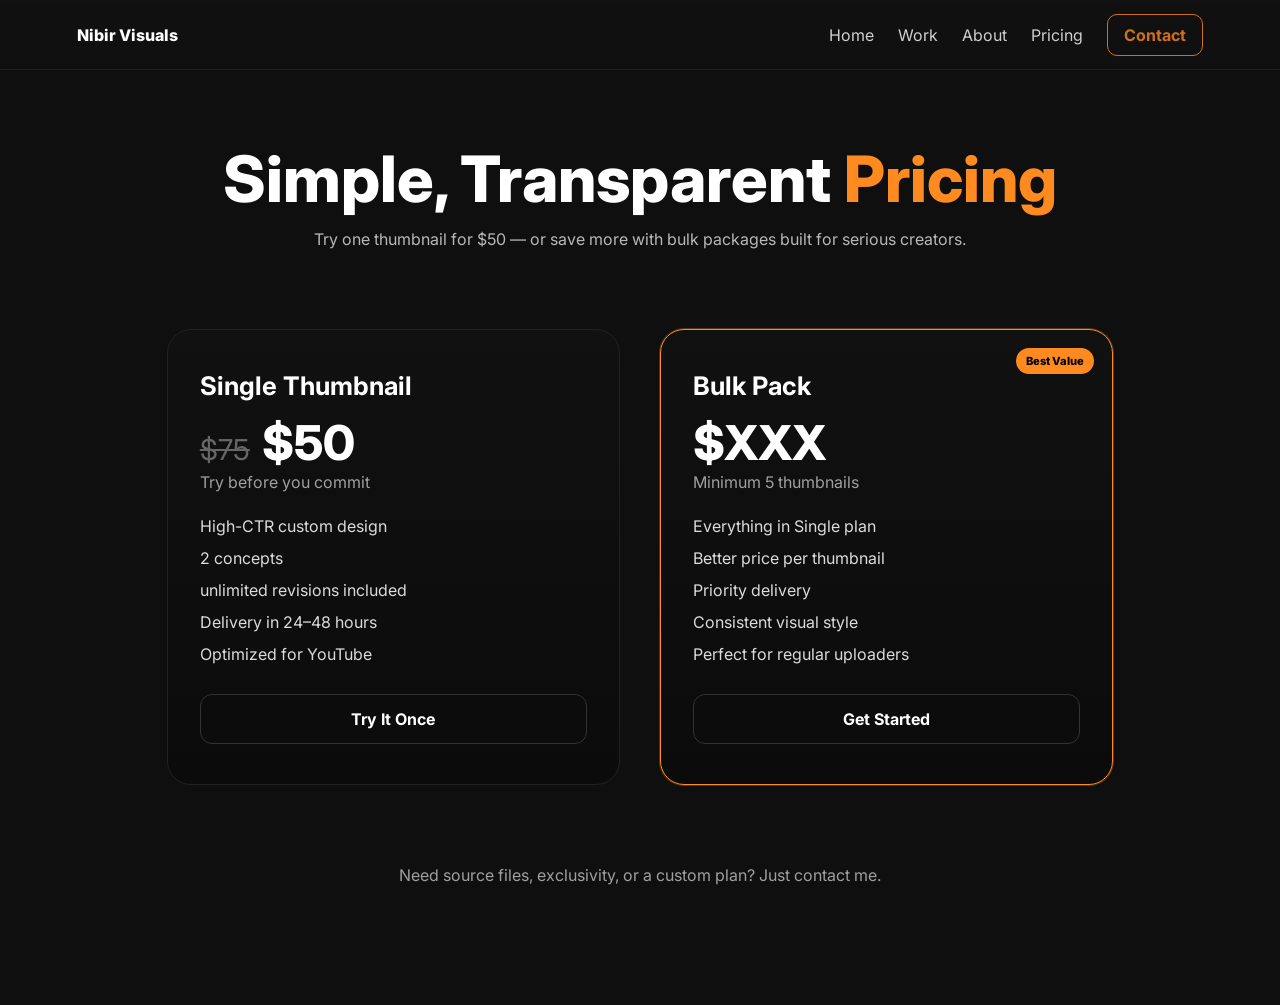
==== commit 8ecd7db9: "Updated portfolio design" ====
--- a/pricing.html
+++ b/pricing.html
@@ -38,7 +38,9 @@
       <!-- SINGLE -->
       <div class="price-card">
         <h2>Single Thumbnail</h2>
-        <p class="price">$50</p>
+        <p class="price">
+  <span class="old-price">$75</span> $50
+</p>
         <p class="price-sub">Try before you commit</p>
 
         <ul>
--- a/style.css
+++ b/style.css
@@ -1329,4 +1329,20 @@
   .contact-bar-right {
     justify-content: center;
   }
+}
+/* DISCOUNT EFFECT */
+.old-price {
+  text-decoration: line-through; /* The cross-out line */
+  color: #666;                   /* Faded gray color */
+  font-size: 1.8rem;             /* Smaller than the main price */
+  font-weight: 400;              /* Slimmer font weight */
+  margin-right: 12px;            /* Gap between 75 and 50 */
+  vertical-align: middle;        /* Keeps it aligned with the new price */
+}
+
+/* Optional: Ensure the main price container handles the flex/alignment */
+.price {
+  display: flex;
+  align-items: baseline; 
+  margin-top: 10px;
 }
